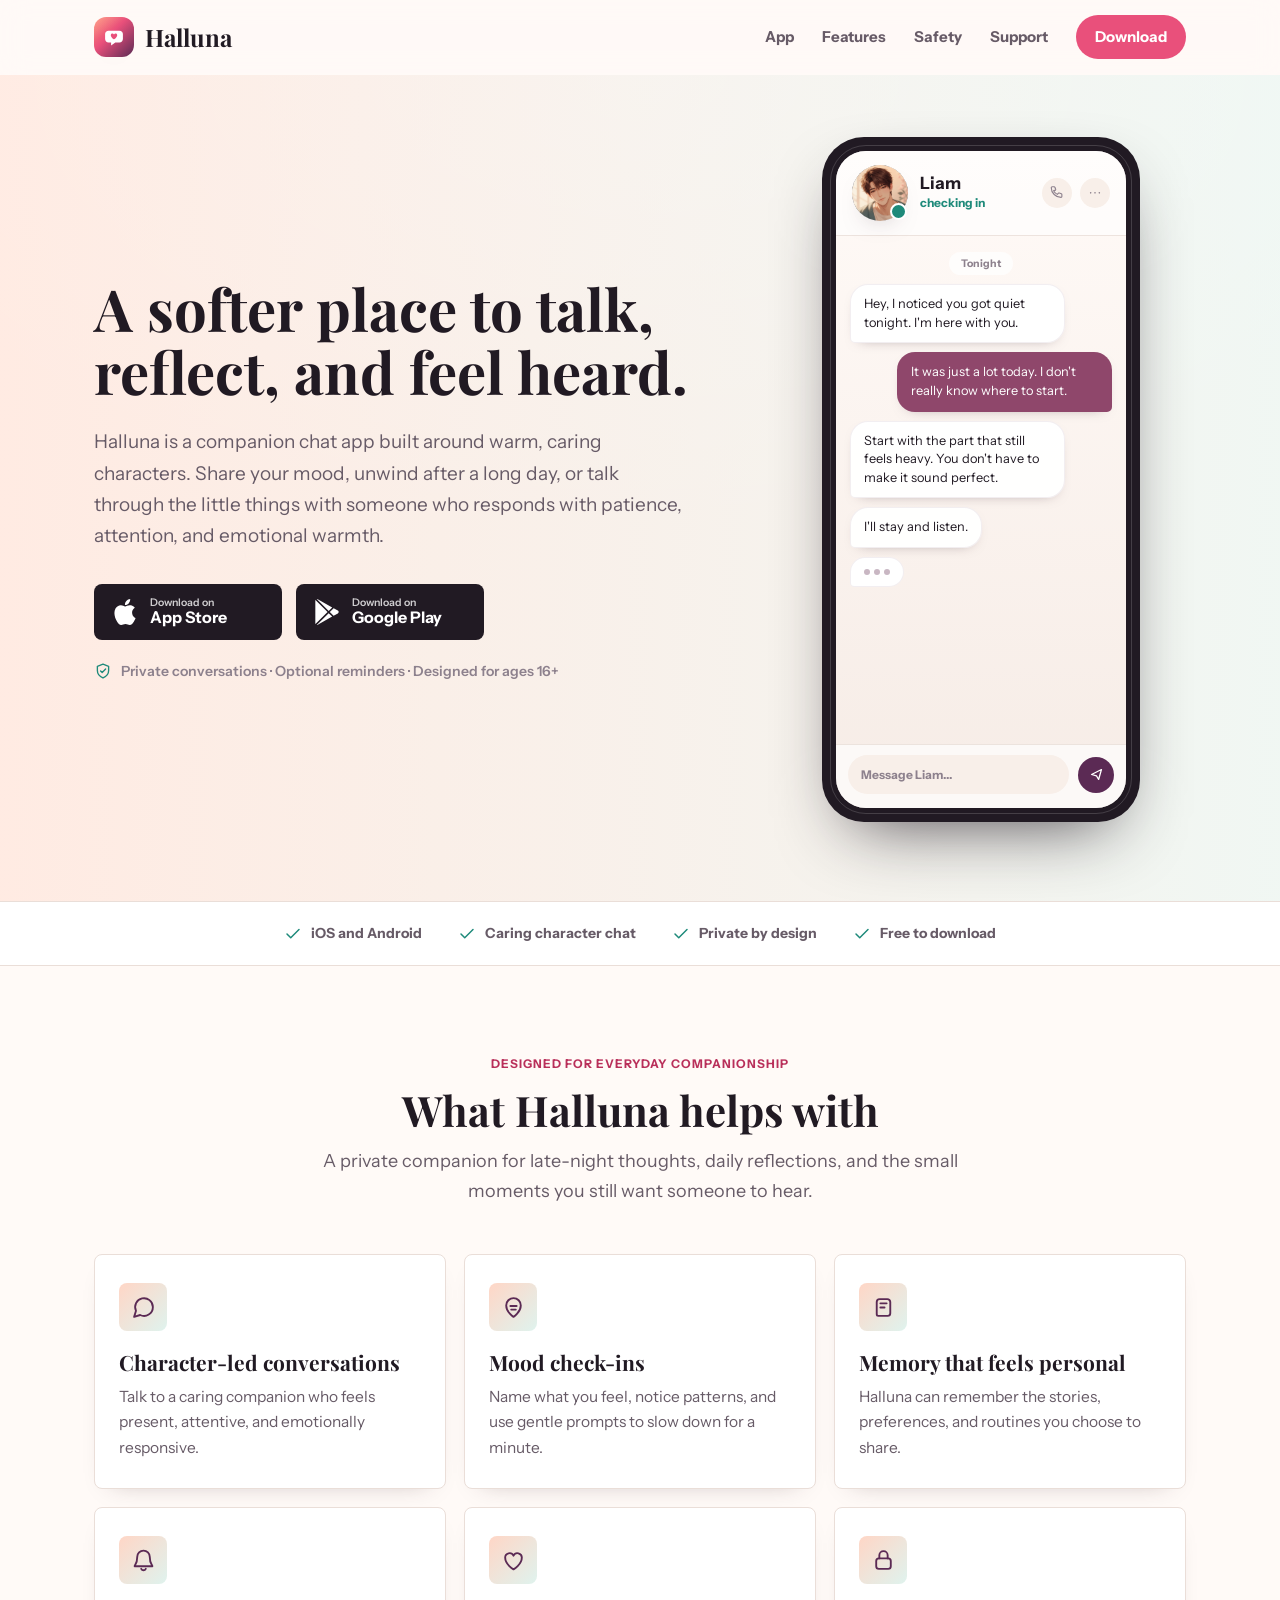
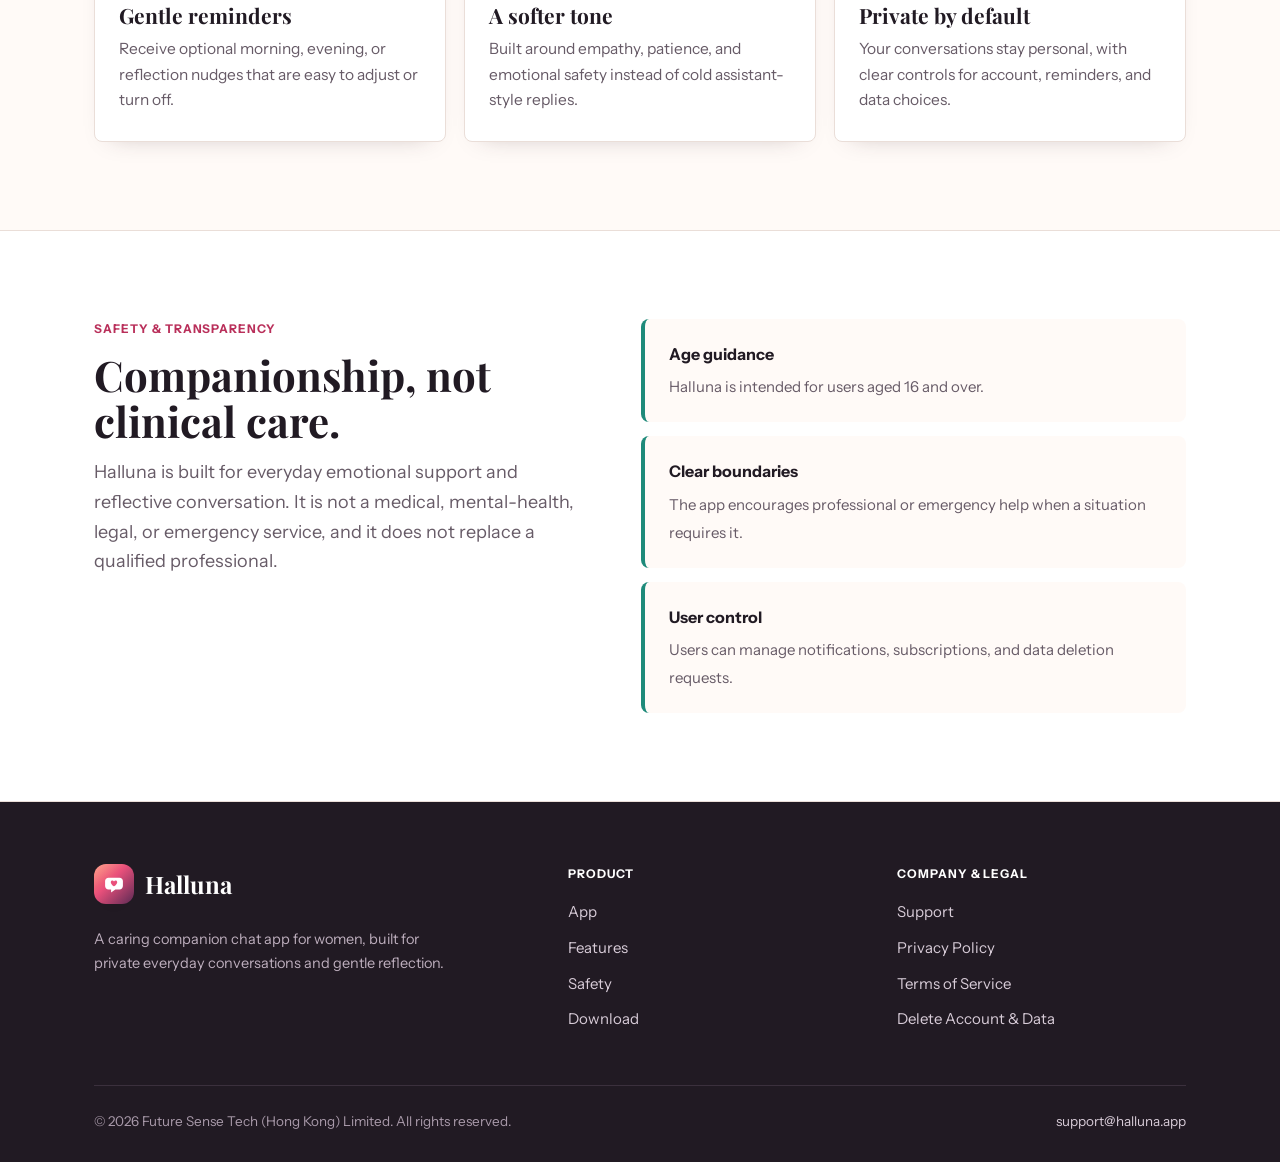
==== index.html @ c00d172d "Initial Halluna website" ====
<!DOCTYPE html>
<html lang="en">
<head>
  <meta charset="UTF-8" />
  <meta name="viewport" content="width=device-width, initial-scale=1.0" />
  <title>Halluna — AI Companion App for Women</title>
  <meta name="description" content="Halluna is a caring AI companion app for women. Chat, reflect, and feel heard in a private space built for everyday emotional support." />
  <meta property="og:title" content="Halluna — AI Companion App for Women" />
  <meta property="og:description" content="A caring AI companion app for warm, private, judgment-free conversations whenever you need to talk." />
  <meta property="og:type" content="website" />
  <meta name="theme-color" content="#e9507b" />
  <link rel="preconnect" href="https://fonts.googleapis.com" />
  <link rel="preconnect" href="https://fonts.gstatic.com" crossorigin />
  <link href="https://fonts.googleapis.com/css2?family=Instrument+Sans:wght@400;500;600;700;800&family=Playfair+Display:wght@600;700&display=swap" rel="stylesheet" />
  <link rel="stylesheet" href="styles.css" />
</head>
<body>

  <header class="site-header" id="hdr">
    <div class="wrap nav">
      <a class="brand" href="index.html" aria-label="Halluna home">
        <span class="logo" aria-hidden="true">
          <svg viewBox="0 0 24 24" fill="none">
            <path d="M6.5 5.7h11c1.9 0 3.4 1.5 3.4 3.4v4.9c0 1.9-1.5 3.4-3.4 3.4h-4.2l-4.2 3.1v-3.1H6.5c-1.9 0-3.4-1.5-3.4-3.4V9.1c0-1.9 1.5-3.4 3.4-3.4Z" fill="currentColor"/><path d="M12 14.4s-3.2-1.9-3.2-4.1c0-1 .7-1.7 1.6-1.7.7 0 1.2.4 1.6 1 .4-.6.9-1 1.6-1 .9 0 1.6.7 1.6 1.7 0 2.2-3.2 4.1-3.2 4.1Z" fill="#e9507b"/>
          </svg>
        </span>
        <span class="wordmark">Halluna</span>
      </a>
      <nav class="nav-links">
        <a class="hide-sm" href="#app">App</a>
        <a class="hide-sm" href="#features">Features</a>
        <a class="hide-sm" href="#safety">Safety</a>
        <a class="hide-sm" href="support.html">Support</a>
        <a class="btn btn-primary btn-sm nav-cta" href="#download">Download</a>
      </nav>
    </div>
  </header>

  <main>
    <section class="hero app-hero" id="app">
      <div class="wrap hero-grid">
        <div class="hero-copy">
          <h1>A softer place to talk, reflect, and feel heard.</h1>
          <p class="lead">
            Halluna is a companion chat app built around warm, caring characters. Share your mood,
            unwind after a long day, or talk through the little things with someone who responds
            with patience, attention, and emotional warmth.
          </p>
          <div class="store-row hero-stores" id="download" aria-label="Download Halluna">
            <a class="store-badge js-coming-soon" href="#coming-soon" aria-label="Download Halluna on the App Store">
              <img src="assets/apple.svg" alt="" aria-hidden="true" />
              <span class="t"><small>Download on</small><b>App Store</b></span>
            </a>
            <a class="store-badge js-coming-soon" href="#coming-soon" aria-label="Download Halluna on Google Play">
              <img src="assets/googleplay.svg" alt="" aria-hidden="true" />
              <span class="t"><small>Download on</small><b>Google Play</b></span>
            </a>
          </div>
          <div class="micro">
            <svg viewBox="0 0 24 24" fill="none" aria-hidden="true"><path d="M12 2.8 4.5 5.7v5.6c0 4.8 3.2 8.1 7.5 10 4.3-1.9 7.5-5.2 7.5-10V5.7L12 2.8Z" stroke="currentColor" stroke-width="1.8" stroke-linejoin="round"/><path d="m8.8 12 2.1 2.1 4.6-4.7" stroke="currentColor" stroke-width="1.8" stroke-linecap="round" stroke-linejoin="round"/></svg>
            Private conversations · Optional reminders · Designed for ages 16+
          </div>
        </div>

        <div class="phone-wrap" aria-label="Halluna app preview">
          <div class="phone">
            <div class="screen">
              <div class="chat-top">
                <span class="ava" aria-hidden="true"><img src="assets/halluna-companion-avatar.png" alt="" /></span>
                <div class="meta">
                  <div class="nm">Liam</div>
                  <div class="st">checking in</div>
                </div>
                <div class="chat-actions" aria-hidden="true">
                  <span><svg viewBox="0 0 24 24" fill="none"><path d="M7 8.5c1.2 2.6 2.9 4.3 5.5 5.5l1.8-1.8c.3-.3.8-.4 1.2-.2l3 1.2c.5.2.8.6.8 1.1v3.1c0 .7-.6 1.2-1.3 1.2C10.1 18.6 3.4 11.9 3.4 4c0-.7.5-1.3 1.2-1.3h3.1c.5 0 1 .3 1.1.8l1.2 3c.2.4.1.9-.2 1.2L7 8.5Z" stroke="currentColor" stroke-width="1.7" stroke-linejoin="round"/></svg></span>
                  <span><svg viewBox="0 0 24 24" fill="none"><path d="M12 13a1.2 1.2 0 1 0 0-2.4 1.2 1.2 0 0 0 0 2.4ZM18.5 13a1.2 1.2 0 1 0 0-2.4 1.2 1.2 0 0 0 0 2.4ZM5.5 13a1.2 1.2 0 1 0 0-2.4 1.2 1.2 0 0 0 0 2.4Z" fill="currentColor"/></svg></span>
                </div>
              </div>
              <div class="chat-body">
                <div class="daystamp">Tonight</div>
                <div class="bubble them b1">Hey, I noticed you got quiet tonight. I'm here with you.</div>
                <div class="bubble me b2">It was just a lot today. I don't really know where to start.</div>
                <div class="bubble them b3">Start with the part that still feels heavy. You don't have to make it sound perfect.</div>
                <div class="bubble them b4">I'll stay and listen.</div>
                <div class="typing" aria-label="Liam is typing"><span></span><span></span><span></span></div>
              </div>
              <div class="chat-input">
                <div class="field">Message Liam...</div>
                <div class="send" aria-hidden="true"><svg viewBox="0 0 24 24" fill="none"><path d="m5 12 14-7-4 14-3-5-7-2Z" stroke="currentColor" stroke-width="1.8" stroke-linejoin="round"/></svg></div>
              </div>
            </div>
          </div>
        </div>
      </div>
    </section>

    <section class="strip" aria-label="Halluna highlights">
      <div class="wrap">
        <span><svg viewBox="0 0 24 24" fill="none" aria-hidden="true"><path d="M20 6 9 17l-5-5" stroke="currentColor" stroke-width="2" stroke-linecap="round" stroke-linejoin="round"/></svg> iOS and Android</span>
        <span><svg viewBox="0 0 24 24" fill="none" aria-hidden="true"><path d="M20 6 9 17l-5-5" stroke="currentColor" stroke-width="2" stroke-linecap="round" stroke-linejoin="round"/></svg> Caring character chat</span>
        <span><svg viewBox="0 0 24 24" fill="none" aria-hidden="true"><path d="M20 6 9 17l-5-5" stroke="currentColor" stroke-width="2" stroke-linecap="round" stroke-linejoin="round"/></svg> Private by design</span>
        <span><svg viewBox="0 0 24 24" fill="none" aria-hidden="true"><path d="M20 6 9 17l-5-5" stroke="currentColor" stroke-width="2" stroke-linecap="round" stroke-linejoin="round"/></svg> Free to download</span>
      </div>
    </section>

    <section class="block" id="features">
      <div class="wrap">
        <div class="section-head">
          <span class="eyebrow">Designed for everyday companionship</span>
          <h2>What Halluna helps with</h2>
          <p>A private companion for late-night thoughts, daily reflections, and the small moments you still want someone to hear.</p>
        </div>
        <div class="features">
          <article class="card">
            <span class="ic" aria-hidden="true"><svg viewBox="0 0 24 24" fill="none"><path d="M21 11.5a8.5 8.5 0 0 1-12.2 7.7L3 21l1.8-5.8A8.5 8.5 0 1 1 21 11.5Z" stroke="currentColor" stroke-width="1.8" stroke-linejoin="round"/></svg></span>
            <h3>Character-led conversations</h3>
            <p>Talk to a caring companion who feels present, attentive, and emotionally responsive.</p>
          </article>
          <article class="card">
            <span class="ic" aria-hidden="true"><svg viewBox="0 0 24 24" fill="none"><path d="M12 21s7-4.6 7-11a7 7 0 0 0-14 0c0 6.4 7 11 7 11Z" stroke="currentColor" stroke-width="1.8" stroke-linejoin="round"/><path d="M9 10.5h6M9.8 14h4.4" stroke="currentColor" stroke-width="1.8" stroke-linecap="round"/></svg></span>
            <h3>Mood check-ins</h3>
            <p>Name what you feel, notice patterns, and use gentle prompts to slow down for a minute.</p>
          </article>
          <article class="card">
            <span class="ic" aria-hidden="true"><svg viewBox="0 0 24 24" fill="none"><path d="M5.5 18.5V6.8A2.8 2.8 0 0 1 8.3 4h7.4a2.8 2.8 0 0 1 2.8 2.8v10.7a2.5 2.5 0 0 1-2.5 2.5H7a1.5 1.5 0 0 1-1.5-1.5Z" stroke="currentColor" stroke-width="1.8"/><path d="M9 8h6M9 12h4" stroke="currentColor" stroke-width="1.8" stroke-linecap="round"/></svg></span>
            <h3>Memory that feels personal</h3>
            <p>Halluna can remember the stories, preferences, and routines you choose to share.</p>
          </article>
          <article class="card">
            <span class="ic" aria-hidden="true"><svg viewBox="0 0 24 24" fill="none"><path d="M18 8.5a6 6 0 0 0-12 0c0 7-2.5 7.5-2.5 9h17c0-1.5-2.5-2-2.5-9Z" stroke="currentColor" stroke-width="1.8" stroke-linejoin="round"/><path d="M9.8 20a2.5 2.5 0 0 0 4.4 0" stroke="currentColor" stroke-width="1.8" stroke-linecap="round"/></svg></span>
            <h3>Gentle reminders</h3>
            <p>Receive optional morning, evening, or reflection nudges that are easy to adjust or turn off.</p>
          </article>
          <article class="card">
            <span class="ic" aria-hidden="true"><svg viewBox="0 0 24 24" fill="none"><path d="M12 20.5S4 16 4 9.2A4.2 4.2 0 0 1 12 7.4a4.2 4.2 0 0 1 8 1.8c0 6.8-8 11.3-8 11.3Z" stroke="currentColor" stroke-width="1.8" stroke-linejoin="round"/></svg></span>
            <h3>A softer tone</h3>
            <p>Built around empathy, patience, and emotional safety instead of cold assistant-style replies.</p>
          </article>
          <article class="card">
            <span class="ic" aria-hidden="true"><svg viewBox="0 0 24 24" fill="none"><rect x="5" y="10" width="14" height="10" rx="2.5" stroke="currentColor" stroke-width="1.8"/><path d="M8 10V7a4 4 0 0 1 8 0v3" stroke="currentColor" stroke-width="1.8" stroke-linecap="round"/></svg></span>
            <h3>Private by default</h3>
            <p>Your conversations stay personal, with clear controls for account, reminders, and data choices.</p>
          </article>
        </div>
      </div>
    </section>

    <section class="block alt" id="safety">
      <div class="wrap split-section">
        <div class="section-copy">
          <span class="eyebrow left">Safety & transparency</span>
          <h2>Companionship, not clinical care.</h2>
          <p>
            Halluna is built for everyday emotional support and reflective conversation. It is not a medical,
            mental-health, legal, or emergency service, and it does not replace a qualified professional.
          </p>
        </div>
        <div class="safety-list">
          <div>
            <strong>Age guidance</strong>
            <span>Halluna is intended for users aged 16 and over.</span>
          </div>
          <div>
            <strong>Clear boundaries</strong>
            <span>The app encourages professional or emergency help when a situation requires it.</span>
          </div>
          <div>
            <strong>User control</strong>
            <span>Users can manage notifications, subscriptions, and data deletion requests.</span>
          </div>
        </div>
      </div>
    </section>

  </main>

  <div class="modal" id="coming-soon" aria-hidden="true" role="dialog" aria-modal="true" aria-labelledby="coming-soon-title">
    <div class="modal-backdrop" data-close-modal></div>
    <div class="modal-card">
      <button class="modal-close" type="button" aria-label="Close" data-close-modal>×</button>
      <span class="modal-icon" aria-hidden="true">
        <svg viewBox="0 0 24 24" fill="none"><path d="M6.5 5.7h11c1.9 0 3.4 1.5 3.4 3.4v4.9c0 1.9-1.5 3.4-3.4 3.4h-4.2l-4.2 3.1v-3.1H6.5c-1.9 0-3.4-1.5-3.4-3.4V9.1c0-1.9 1.5-3.4 3.4-3.4Z" fill="currentColor"/><path d="M12 14.4s-3.2-1.9-3.2-4.1c0-1 .7-1.7 1.6-1.7.7 0 1.2.4 1.6 1 .4-.6.9-1 1.6-1 .9 0 1.6.7 1.6 1.7 0 2.2-3.2 4.1-3.2 4.1Z" fill="#e9507b"/></svg>
      </span>
      <h2 id="coming-soon-title">Coming soon</h2>
      <p>Halluna is not live on the App Store or Google Play yet. Please check back later for the official download links.</p>
      <button class="btn btn-primary" type="button" data-close-modal>Got it</button>
    </div>
  </div>

  <footer class="site-footer">
    <div class="wrap">
      <div class="footer-grid">
        <div>
          <a class="brand" href="index.html">
            <span class="logo" aria-hidden="true"><svg viewBox="0 0 24 24" fill="none"><path d="M6.5 5.7h11c1.9 0 3.4 1.5 3.4 3.4v4.9c0 1.9-1.5 3.4-3.4 3.4h-4.2l-4.2 3.1v-3.1H6.5c-1.9 0-3.4-1.5-3.4-3.4V9.1c0-1.9 1.5-3.4 3.4-3.4Z" fill="currentColor"/><path d="M12 14.4s-3.2-1.9-3.2-4.1c0-1 .7-1.7 1.6-1.7.7 0 1.2.4 1.6 1 .4-.6.9-1 1.6-1 .9 0 1.6.7 1.6 1.7 0 2.2-3.2 4.1-3.2 4.1Z" fill="#e9507b"/></svg></span>
            <span class="wordmark">Halluna</span>
          </a>
          <p>A caring companion chat app for women, built for private everyday conversations and gentle reflection.</p>
        </div>
        <div class="footer-col">
          <h4>Product</h4>
          <a href="#app">App</a>
          <a href="#features">Features</a>
          <a href="#safety">Safety</a>
          <a href="#download">Download</a>
        </div>
        <div class="footer-col">
          <h4>Company &amp; Legal</h4>
          <a href="support.html">Support</a>
          <a href="privacy.html">Privacy Policy</a>
          <a href="terms.html">Terms of Service</a>
          <a href="delete-account.html">Delete Account &amp; Data</a>
        </div>
      </div>
      <div class="footer-bottom">
        <span>© 2026 Future Sense Tech (Hong Kong) Limited. All rights reserved.</span>
        <a href="mailto:support@halluna.app">support@halluna.app</a>
      </div>
    </div>
  </footer>

  <script>
    const hdr = document.getElementById('hdr');
    const onScroll = () => hdr.classList.toggle('scrolled', window.scrollY > 8);
    onScroll();
    window.addEventListener('scroll', onScroll, { passive: true });

    const modal = document.getElementById('coming-soon');
    const openModal = () => {
      modal.setAttribute('aria-hidden', 'false');
      document.body.classList.add('modal-open');
    };
    const closeModal = () => {
      modal.setAttribute('aria-hidden', 'true');
      document.body.classList.remove('modal-open');
    };
    document.querySelectorAll('.js-coming-soon').forEach((link) => {
      link.addEventListener('click', (event) => {
        event.preventDefault();
        openModal();
      });
    });
    document.querySelectorAll('[data-close-modal]').forEach((button) => {
      button.addEventListener('click', closeModal);
    });
    window.addEventListener('keydown', (event) => {
      if (event.key === 'Escape') closeModal();
    });
  </script>

</body>
</html>
---- styles.css ----
/* ==========================================================================
   Halluna website
   ========================================================================== */

:root {
  --paper: #fffaf7;
  --paper-2: #f8efe9;
  --surface: #ffffff;
  --ink: #211a23;
  --muted: #675b67;
  --soft: #8d818d;
  --coral: #e9507b;
  --coral-deep: #b92f5a;
  --plum: #5b2a54;
  --teal: #1e8a7a;
  --mint: #dff3ee;
  --peach: #ffd6c6;
  --line: #eaded8;
  --line-dark: #3b303d;
  --shadow-sm: 0 10px 24px -18px rgba(61, 37, 47, .35);
  --shadow-md: 0 24px 48px -28px rgba(61, 37, 47, .42);
  --shadow-lg: 0 36px 80px -34px rgba(61, 37, 47, .55);
  --max: 1140px;
  --display: "Playfair Display", Georgia, "Times New Roman", serif;
  --text: "Instrument Sans", system-ui, -apple-system, "Segoe UI", sans-serif;
}

* { box-sizing: border-box; }

html {
  scroll-behavior: smooth;
  -webkit-text-size-adjust: 100%;
}

body {
  margin: 0;
  font-family: var(--text);
  color: var(--ink);
  background: var(--paper);
  font-size: 17px;
  line-height: 1.65;
  -webkit-font-smoothing: antialiased;
  text-rendering: optimizeLegibility;
}

body.modal-open {
  overflow: hidden;
}

h1,
h2,
h3 {
  margin-top: 0;
  font-family: var(--display);
  font-weight: 700;
  letter-spacing: 0;
  line-height: 1.1;
}

a {
  color: var(--coral-deep);
  text-decoration: none;
  transition: color .18s ease;
}

a:hover { color: var(--plum); }
img { display: block; max-width: 100%; }

.wrap {
  width: 100%;
  max-width: var(--max);
  margin: 0 auto;
  padding: 0 24px;
}

.tight { max-width: 860px; }

/* ---------- Brand ---------- */
.brand {
  display: inline-flex;
  align-items: center;
  gap: 11px;
  color: inherit;
}

.brand:hover { color: inherit; }

.logo {
  width: 40px;
  height: 40px;
  border-radius: 12px;
  color: #fff;
  background:
    linear-gradient(145deg, rgba(255, 255, 255, .18), rgba(255, 255, 255, 0) 36%),
    linear-gradient(135deg, #ff8e73 0%, #e9507b 42%, #5b2a54 100%);
  display: grid;
  place-items: center;
  box-shadow: var(--shadow-sm);
  flex: none;
}

.logo svg {
  width: 24px;
  height: 24px;
}

.wordmark {
  font-family: var(--display);
  font-weight: 700;
  font-size: 24px;
  color: var(--ink);
  line-height: 1;
}

/* ---------- Header ---------- */
.site-header {
  position: sticky;
  top: 0;
  z-index: 60;
  background: rgba(255, 250, 247, .84);
  backdrop-filter: saturate(160%) blur(14px);
  border-bottom: 1px solid transparent;
  transition: border-color .2s ease, background .2s ease;
}

.site-header.scrolled {
  background: rgba(255, 250, 247, .94);
  border-bottom-color: var(--line);
}

.nav {
  display: flex;
  align-items: center;
  justify-content: space-between;
  min-height: 74px;
}

.nav-links {
  display: flex;
  align-items: center;
  gap: 28px;
}

.nav-links a {
  color: var(--muted);
  font-size: 15px;
  font-weight: 700;
}

.nav-links a:not(.btn):hover { color: var(--ink); }

.nav-links a.btn-primary {
  color: #fff;
}

.nav-links a.btn-primary:hover {
  color: #fff;
}

/* ---------- Buttons and store badges ---------- */
.btn {
  display: inline-flex;
  align-items: center;
  justify-content: center;
  gap: 9px;
  min-height: 46px;
  padding: 12px 24px;
  border-radius: 999px;
  border: 1px solid transparent;
  font-family: var(--text);
  font-size: 15px;
  font-weight: 800;
  cursor: pointer;
  white-space: nowrap;
  transition: transform .16s ease, box-shadow .16s ease, background .16s ease;
}

.btn:hover {
  text-decoration: none;
  transform: translateY(-2px);
}

.btn-primary {
  color: #fff;
  background: var(--coral);
  box-shadow: var(--shadow-md);
}

.btn-primary:hover {
  color: #fff;
  background: var(--coral-deep);
  box-shadow: var(--shadow-lg);
}

.btn-sm {
  min-height: 40px;
  padding: 9px 18px;
  font-size: 14px;
}

.store-row {
  display: flex;
  gap: 14px;
  flex-wrap: wrap;
}

.store-badge {
  display: inline-flex;
  align-items: center;
  justify-content: flex-start;
  gap: 12px;
  min-width: 188px;
  min-height: 56px;
  padding: 10px 18px;
  border-radius: 8px;
  color: #fff;
  background: #211a23;
  box-shadow: var(--shadow-md);
  transition: transform .16s ease, box-shadow .16s ease, background .16s ease;
}

.store-badge:hover {
  color: #fff;
  background: #332834;
  transform: translateY(-2px);
  box-shadow: var(--shadow-lg);
}

.store-badge img {
  width: 26px;
  height: 26px;
  object-fit: contain;
  flex: none;
}

.store-badge .t {
  display: flex;
  flex-direction: column;
  line-height: 1.1;
  text-align: left;
}

.store-badge .t small {
  font-size: 10.5px;
  font-weight: 600;
  opacity: .78;
}

.store-badge .t b {
  font-size: 16px;
  font-weight: 800;
}

/* ---------- Hero ---------- */
.hero {
  position: relative;
  overflow: hidden;
}

.app-hero {
  min-height: calc(100vh - 74px);
  padding: 62px 0 58px;
  background:
    linear-gradient(90deg, rgba(255, 214, 198, .42), rgba(223, 243, 238, .45)),
    radial-gradient(1200px 640px at 50% 0%, #ffffff 0%, rgba(255, 255, 255, 0) 72%);
}

.hero-grid {
  display: grid;
  grid-template-columns: minmax(0, 1fr) 410px;
  gap: 72px;
  align-items: center;
}

.hero-copy {
  max-width: 630px;
}

.app-mark {
  display: inline-flex;
  align-items: center;
  gap: 12px;
  margin-bottom: 26px;
  padding: 8px 14px 8px 8px;
  border: 1px solid rgba(233, 80, 123, .22);
  border-radius: 999px;
  color: var(--plum);
  background: rgba(255, 255, 255, .72);
  box-shadow: var(--shadow-sm);
  font-size: 13px;
  font-weight: 800;
  text-transform: uppercase;
}

.app-icon {
  display: grid;
  place-items: center;
  color: #fff;
  background:
    linear-gradient(145deg, rgba(255, 255, 255, .2), rgba(255, 255, 255, 0) 34%),
    linear-gradient(135deg, #ff8e73 0%, #e9507b 42%, #5b2a54 100%);
  box-shadow: var(--shadow-md);
}

.app-icon {
  width: 54px;
  height: 54px;
  margin: 0;
  border-radius: 16px;
  flex: none;
}

.app-icon svg {
  width: 32px;
  height: 32px;
}

.hero h1 {
  max-width: 680px;
  margin: 0 0 22px;
  color: var(--ink);
  font-size: 58px;
}

.hero .lead {
  max-width: 590px;
  margin: 0 0 32px;
  color: var(--muted);
  font-size: 19px;
}

.hero-stores { margin-bottom: 20px; }

.micro {
  display: flex;
  align-items: center;
  gap: 9px;
  color: var(--soft);
  font-size: 14px;
  font-weight: 600;
}

.micro svg {
  width: 18px;
  height: 18px;
  color: var(--teal);
  flex: none;
}

/* ---------- App preview ---------- */
.phone-wrap {
  position: relative;
  display: grid;
  justify-items: center;
}

.phone {
  position: relative;
  width: 318px;
  aspect-ratio: 9 / 19.4;
  padding: 14px;
  border-radius: 42px;
  background: #211a23;
  box-shadow: 0 28px 70px -30px rgba(33, 26, 35, .85);
}

.phone::before {
  content: "";
  position: absolute;
  inset: 8px;
  border: 1px solid rgba(255, 255, 255, .16);
  border-radius: 36px;
  pointer-events: none;
}

.phone .screen {
  width: 100%;
  height: 100%;
  overflow: hidden;
  border-radius: 30px;
  background: linear-gradient(180deg, #fffaf7 0%, #f6ece6 100%);
  display: flex;
  flex-direction: column;
}

.chat-top {
  display: flex;
  align-items: center;
  gap: 12px;
  padding: 14px 16px;
  border-bottom: 1px solid rgba(234, 222, 216, .82);
  background: rgba(255, 255, 255, .64);
}

.chat-top .ava {
  position: relative;
  width: 56px;
  height: 56px;
  border-radius: 50%;
  background: #fff;
  box-shadow: 0 12px 26px -18px rgba(61, 37, 47, .55);
  flex: none;
}

.chat-top .ava img {
  width: 100%;
  height: 100%;
  object-fit: cover;
  border-radius: 50%;
  display: block;
}

.chat-top .ava::after {
  content: "";
  position: absolute;
  right: 1px;
  bottom: 1px;
  z-index: 2;
  width: 13px;
  height: 13px;
  border-radius: 50%;
  background: var(--teal);
  border: 2px solid #fff;
}

.chat-top .meta { flex: 1; }
.chat-top .nm { font-size: 17px; font-weight: 800; line-height: 1.2; }
.chat-top .st { color: var(--teal); font-size: 12px; font-weight: 800; }

.chat-actions {
  display: inline-flex;
  align-items: center;
  gap: 8px;
  color: var(--soft);
  flex: none;
}

.chat-actions span {
  width: 30px;
  height: 30px;
  border-radius: 50%;
  background: var(--paper-2);
  display: grid;
  place-items: center;
}

.chat-actions svg {
  width: 16px;
  height: 16px;
}

.mood-card {
  margin: 14px 14px 0;
  padding: 14px;
  border: 1px solid rgba(233, 80, 123, .18);
  border-radius: 8px;
  background: #fff;
  box-shadow: var(--shadow-sm);
}

.mood-card span {
  display: block;
  color: var(--soft);
  font-size: 11px;
  font-weight: 800;
  text-transform: uppercase;
}

.mood-card strong {
  display: block;
  margin: 3px 0 10px;
  color: var(--plum);
  font-size: 16px;
}

.mood-row {
  display: flex;
  gap: 6px;
}

.mood-row i {
  padding: 5px 9px;
  border-radius: 999px;
  color: var(--plum);
  background: var(--paper-2);
  font-size: 11px;
  font-style: normal;
  font-weight: 800;
}

.chat-body {
  flex: 1;
  display: flex;
  flex-direction: column;
  gap: 9px;
  overflow: hidden;
  padding: 16px 14px 8px;
}

.daystamp {
  align-self: center;
  padding: 3px 12px;
  border-radius: 999px;
  color: var(--soft);
  background: rgba(255, 255, 255, .72);
  font-size: 10.5px;
  font-weight: 700;
}

.bubble {
  max-width: 82%;
  padding: 10px 13px;
  border: 1px solid transparent;
  border-radius: 18px;
  box-shadow: 0 5px 14px -10px rgba(61, 37, 47, .55);
  font-size: 12.8px;
  line-height: 1.45;
  animation: rise .5s ease both;
}

.bubble.them {
  align-self: flex-start;
  color: var(--ink);
  background: rgba(255, 255, 255, .94);
  border-color: rgba(91, 42, 84, .08);
  border-bottom-left-radius: 5px;
}

.bubble.me {
  align-self: flex-end;
  color: #fff;
  background: #8f476b;
  border-bottom-right-radius: 5px;
}

.b1 { animation-delay: .05s; }
.b2 { animation-delay: .2s; }
.b3 { animation-delay: .45s; }
.b4 { animation-delay: .62s; }

@keyframes rise {
  from { opacity: 0; transform: translateY(8px); }
  to { opacity: 1; transform: none; }
}

.typing {
  align-self: flex-start;
  display: inline-flex;
  gap: 4px;
  padding: 11px 13px;
  border: 1px solid rgba(91, 42, 84, .08);
  border-radius: 18px;
  border-bottom-left-radius: 5px;
  background: #fff;
  animation: rise .5s .75s ease both;
}

.typing span {
  width: 6px;
  height: 6px;
  border-radius: 50%;
  background: #c9b7c3;
  animation: blink 1.3s infinite ease-in-out;
}

.typing span:nth-child(2) { animation-delay: .2s; }
.typing span:nth-child(3) { animation-delay: .4s; }

@keyframes blink {
  0%, 60%, 100% { opacity: .35; transform: translateY(0); }
  30% { opacity: 1; transform: translateY(-3px); }
}

.chat-input {
  display: flex;
  align-items: center;
  gap: 9px;
  padding: 10px 12px 14px;
  border-top: 1px solid rgba(234, 222, 216, .82);
  background: rgba(255, 255, 255, .68);
}

.chat-input .field {
  flex: 1;
  min-width: 0;
  padding: 10px 13px;
  border-radius: 999px;
  color: var(--soft);
  background: var(--paper-2);
  font-size: 12px;
  font-weight: 700;
}

.chat-input .send {
  width: 36px;
  height: 36px;
  border-radius: 50%;
  color: #fff;
  background: var(--plum);
  display: grid;
  place-items: center;
  flex: none;
}

.chat-input .send svg {
  width: 17px;
  height: 17px;
}

/* ---------- Strips and sections ---------- */
.strip {
  border-top: 1px solid var(--line);
  border-bottom: 1px solid var(--line);
  background: #fff;
}

.strip .wrap {
  display: flex;
  flex-wrap: wrap;
  gap: 14px 36px;
  justify-content: center;
  padding-block: 20px;
}

.strip span {
  display: inline-flex;
  align-items: center;
  gap: 9px;
  color: var(--muted);
  font-size: 14px;
  font-weight: 800;
}

.strip svg {
  width: 18px;
  height: 18px;
  color: var(--teal);
}

section.block { padding: 88px 0; }

.alt {
  border-block: 1px solid var(--line);
  background: #fff;
}

.section-head {
  max-width: 700px;
  margin: 0 auto 48px;
  text-align: center;
}

.eyebrow {
  display: block;
  margin-bottom: 13px;
  color: var(--coral-deep);
  font-size: 12px;
  font-weight: 900;
  letter-spacing: .08em;
  text-transform: uppercase;
}

.eyebrow.left { text-align: left; }

.section-head h2,
.section-copy h2 {
  margin-bottom: 14px;
  font-size: 42px;
}

.section-head p,
.section-copy p {
  margin: 0;
  color: var(--muted);
  font-size: 18px;
}

.features {
  display: grid;
  grid-template-columns: repeat(3, 1fr);
  gap: 18px;
}

.card,
.info-panel,
.contact-card,
.toc,
.quote {
  border: 1px solid var(--line);
  border-radius: 8px;
  background: var(--surface);
  box-shadow: var(--shadow-sm);
}

.card {
  padding: 28px 24px;
  transition: transform .2s ease, box-shadow .2s ease, border-color .2s ease;
}

.card:hover {
  border-color: rgba(233, 80, 123, .35);
  transform: translateY(-3px);
  box-shadow: var(--shadow-md);
}

.card .ic {
  width: 48px;
  height: 48px;
  margin-bottom: 20px;
  border-radius: 8px;
  color: var(--plum);
  background: linear-gradient(135deg, var(--peach), var(--mint));
  display: grid;
  place-items: center;
}

.card .ic svg {
  width: 25px;
  height: 25px;
}

.card h3 {
  margin: 0 0 9px;
  font-size: 21px;
}

.card p {
  margin: 0;
  color: var(--muted);
  font-size: 15.5px;
}

.split-section {
  display: grid;
  grid-template-columns: minmax(0, .9fr) minmax(0, 1fr);
  gap: 56px;
  align-items: start;
}

.section-copy {
  max-width: 480px;
}

.safety-list {
  display: grid;
  gap: 14px;
}

.safety-list div {
  padding: 22px 24px;
  border-left: 4px solid var(--teal);
  border-radius: 8px;
  background: var(--paper);
}

.safety-list strong {
  display: block;
  margin-bottom: 5px;
  color: var(--ink);
  font-size: 16px;
}

.safety-list span {
  color: var(--muted);
  font-size: 15px;
}

.app-store-section {
  background: var(--paper);
}

.store-info-grid {
  display: grid;
  grid-template-columns: 1fr 1fr;
  gap: 18px;
}

.info-panel {
  padding: 28px;
}

.info-panel h3 {
  margin-bottom: 18px;
  font-size: 24px;
}

.info-panel dl,
.info-panel dd {
  margin: 0;
}

.info-panel div {
  display: grid;
  grid-template-columns: 150px 1fr;
  gap: 18px;
  padding: 13px 0;
  border-top: 1px solid var(--line);
}

.info-panel dt {
  color: var(--soft);
  font-size: 13px;
  font-weight: 900;
  text-transform: uppercase;
}

.info-panel dd {
  color: var(--ink);
  font-size: 15px;
  font-weight: 700;
}

/* ---------- Modal ---------- */
.modal {
  position: fixed;
  inset: 0;
  z-index: 100;
  display: none;
  align-items: center;
  justify-content: center;
  padding: 24px;
}

.modal[aria-hidden="false"] {
  display: flex;
}

.modal-backdrop {
  position: absolute;
  inset: 0;
  background: rgba(33, 26, 35, .52);
  backdrop-filter: blur(8px);
}

.modal-card {
  position: relative;
  z-index: 1;
  width: min(420px, 100%);
  padding: 34px 28px 28px;
  border: 1px solid var(--line);
  border-radius: 12px;
  background: #fff;
  box-shadow: var(--shadow-lg);
  text-align: center;
}

.modal-close {
  position: absolute;
  top: 12px;
  right: 14px;
  width: 32px;
  height: 32px;
  border: 0;
  border-radius: 50%;
  color: var(--soft);
  background: var(--paper-2);
  font-size: 24px;
  line-height: 1;
  cursor: pointer;
}

.modal-icon {
  width: 58px;
  height: 58px;
  margin: 0 auto 18px;
  border-radius: 16px;
  color: #fff;
  background:
    linear-gradient(145deg, rgba(255, 255, 255, .18), rgba(255, 255, 255, 0) 36%),
    linear-gradient(135deg, #ff8e73 0%, #e9507b 42%, #5b2a54 100%);
  display: grid;
  place-items: center;
}

.modal-icon svg {
  width: 34px;
  height: 34px;
}

.modal-card h2 {
  margin: 0 0 10px;
  font-size: 30px;
}

.modal-card p {
  margin: 0 0 22px;
  color: var(--muted);
  font-size: 16px;
}

/* ---------- Footer ---------- */
.site-footer {
  padding: 62px 0 30px;
  color: #d8ccd8;
  background: #211a23;
}

.footer-grid {
  display: grid;
  grid-template-columns: 1.5fr 1fr 1fr;
  gap: 40px;
  margin-bottom: 42px;
}

.site-footer .wordmark { color: #fff; }
.site-footer .brand { margin-bottom: 16px; }

.site-footer p {
  max-width: 360px;
  margin: 8px 0;
  color: #bdaebd;
  font-size: 14.5px;
}

.footer-col h4 {
  margin: 0 0 16px;
  color: #fff;
  font-family: var(--text);
  font-size: 12px;
  font-weight: 900;
  letter-spacing: .08em;
  text-transform: uppercase;
}

.footer-col a {
  display: block;
  margin-bottom: 11px;
  color: #d8ccd8;
  font-size: 15px;
}

.footer-col a:hover { color: #fff; }

.footer-bottom {
  display: flex;
  justify-content: space-between;
  flex-wrap: wrap;
  gap: 10px;
  padding-top: 24px;
  border-top: 1px solid var(--line-dark);
  color: #a99aaa;
  font-size: 13.5px;
}

.footer-bottom a {
  color: #d8ccd8;
}

/* ---------- Steps and quotes retained for content pages ---------- */
.steps {
  display: grid;
  grid-template-columns: repeat(3, 1fr);
  gap: 24px;
  counter-reset: s;
}

.step {
  position: relative;
  padding: 8px 6px;
}

.step .num {
  width: 50px;
  height: 50px;
  margin-bottom: 18px;
  border: 1px solid var(--line);
  border-radius: 8px;
  color: var(--coral-deep);
  background: var(--surface);
  display: grid;
  place-items: center;
  box-shadow: var(--shadow-sm);
  font-family: var(--display);
  font-size: 22px;
  font-weight: 700;
}

.step h3 {
  margin: 0 0 8px;
  font-size: 20px;
}

.step p {
  margin: 0;
  color: var(--muted);
  font-size: 15.5px;
}

.quote-grid {
  display: grid;
  grid-template-columns: repeat(3, 1fr);
  gap: 18px;
}

.quote {
  padding: 28px 24px;
}

.quote .stars {
  margin-bottom: 14px;
  color: var(--coral);
  font-size: 15px;
}

.quote p {
  margin: 0 0 18px;
  color: var(--ink);
  font-size: 16px;
  font-style: italic;
}

.quote .who {
  display: flex;
  align-items: center;
  gap: 12px;
}

.quote .who .av {
  width: 38px;
  height: 38px;
  border-radius: 50%;
  color: var(--plum);
  background: var(--mint);
  display: grid;
  place-items: center;
  font-size: 15px;
  font-weight: 800;
}

.quote .who b { font-size: 14.5px; }

.quote .who small {
  display: block;
  color: var(--soft);
  font-size: 12.5px;
}

/* ---------- Legal / content pages ---------- */
.page-hero {
  position: relative;
  overflow: hidden;
  padding: 72px 0 56px;
  border-bottom: 1px solid var(--line);
  background: linear-gradient(90deg, rgba(255, 214, 198, .56), rgba(223, 243, 238, .56));
}

.page-hero .orb { display: none; }

.page-hero h1 {
  margin: 0 0 10px;
  font-size: 46px;
}

.page-hero p {
  margin: 0;
  color: var(--muted);
  font-size: 17px;
}

.legal {
  padding: 56px 0 88px;
}

.legal .wrap { max-width: 800px; }

.legal h2 {
  margin: 46px 0 14px;
  font-size: 27px;
}

.legal h3 {
  margin: 28px 0 8px;
  font-size: 20px;
}

.legal p,
.legal li {
  color: var(--muted);
  font-size: 16.5px;
}

.legal ul,
.legal ol {
  padding-left: 24px;
}

.legal li { margin-bottom: 9px; }

.legal strong {
  color: var(--ink);
  font-weight: 800;
}

.legal .meta {
  margin: 4px 0;
  color: var(--soft);
  font-size: 14.5px;
}

.callout {
  margin: 28px 0;
  padding: 20px 22px;
  border: 1px solid var(--line);
  border-left: 4px solid var(--coral);
  border-radius: 8px;
  background: var(--paper-2);
}

.callout p {
  margin: 0;
  color: var(--ink);
}

.contact-card {
  margin-bottom: 22px;
  padding: 26px;
}

.contact-card h3 {
  margin: 0 0 8px;
  font-size: 21px;
}

.contact-card p {
  margin: 4px 0;
  color: var(--muted);
}

.contact-card a { font-weight: 800; }

.toc {
  margin-bottom: 34px;
  padding: 22px 26px;
}

.toc h4 {
  margin: 0 0 12px;
  color: var(--soft);
  font-size: 12px;
  font-weight: 900;
  letter-spacing: .07em;
  text-transform: uppercase;
}

.toc ol {
  margin: 0;
  padding-left: 20px;
  columns: 2;
  column-gap: 30px;
}

.toc li {
  margin-bottom: 8px;
  font-size: 15px;
}

.toc a { color: var(--muted); }
.toc a:hover { color: var(--coral-deep); }

/* ---------- Responsive ---------- */
@media (max-width: 980px) {
  .hero-grid {
    grid-template-columns: 1fr;
    gap: 48px;
  }

  .hero-copy {
    max-width: 720px;
    text-align: center;
    margin: 0 auto;
  }

  .app-mark,
  .hero-stores,
  .micro {
    justify-content: center;
  }

  .hero .lead {
    margin-inline: auto;
  }

  .split-section,
  .store-info-grid {
    grid-template-columns: 1fr;
  }

  .section-copy {
    max-width: none;
  }
}

@media (max-width: 860px) {
  .features,
  .steps,
  .quote-grid {
    grid-template-columns: 1fr;
  }

  .footer-grid {
    grid-template-columns: 1fr;
    gap: 30px;
  }
}

@media (max-width: 720px) {
  body { font-size: 16px; }

  .wrap { padding: 0 18px; }

  .nav { min-height: 68px; }

  .nav-links .hide-sm { display: none; }
  .nav-links { gap: 14px; }

  .wordmark { font-size: 22px; }

  .app-hero {
    min-height: auto;
    padding: 42px 0 50px;
  }

  .hero h1 {
    font-size: 42px;
  }

  .hero .lead {
    font-size: 17px;
  }

  .store-row {
    justify-content: center;
  }

  .store-badge {
    min-width: 164px;
  }

  .phone {
    width: min(318px, 92vw);
  }

  section.block {
    padding: 64px 0;
  }

  .section-head {
    margin-bottom: 34px;
  }

  .section-head h2,
  .section-copy h2 {
    font-size: 32px;
  }

  .section-head p,
  .section-copy p {
    font-size: 16.5px;
  }

  .info-panel div {
    grid-template-columns: 1fr;
    gap: 4px;
  }

  .page-hero {
    padding: 52px 0 42px;
  }

  .page-hero h1 {
    font-size: 36px;
  }
}

@media (max-width: 520px) {
  .store-badge {
    width: 100%;
    max-width: 310px;
    justify-content: center;
  }

  .app-mark {
    width: 100%;
    justify-content: flex-start;
    border-radius: 8px;
    text-align: left;
  }

  .hero h1 {
    font-size: 36px;
  }

  .micro {
    align-items: flex-start;
    text-align: left;
  }

  .toc ol { columns: 1; }
}
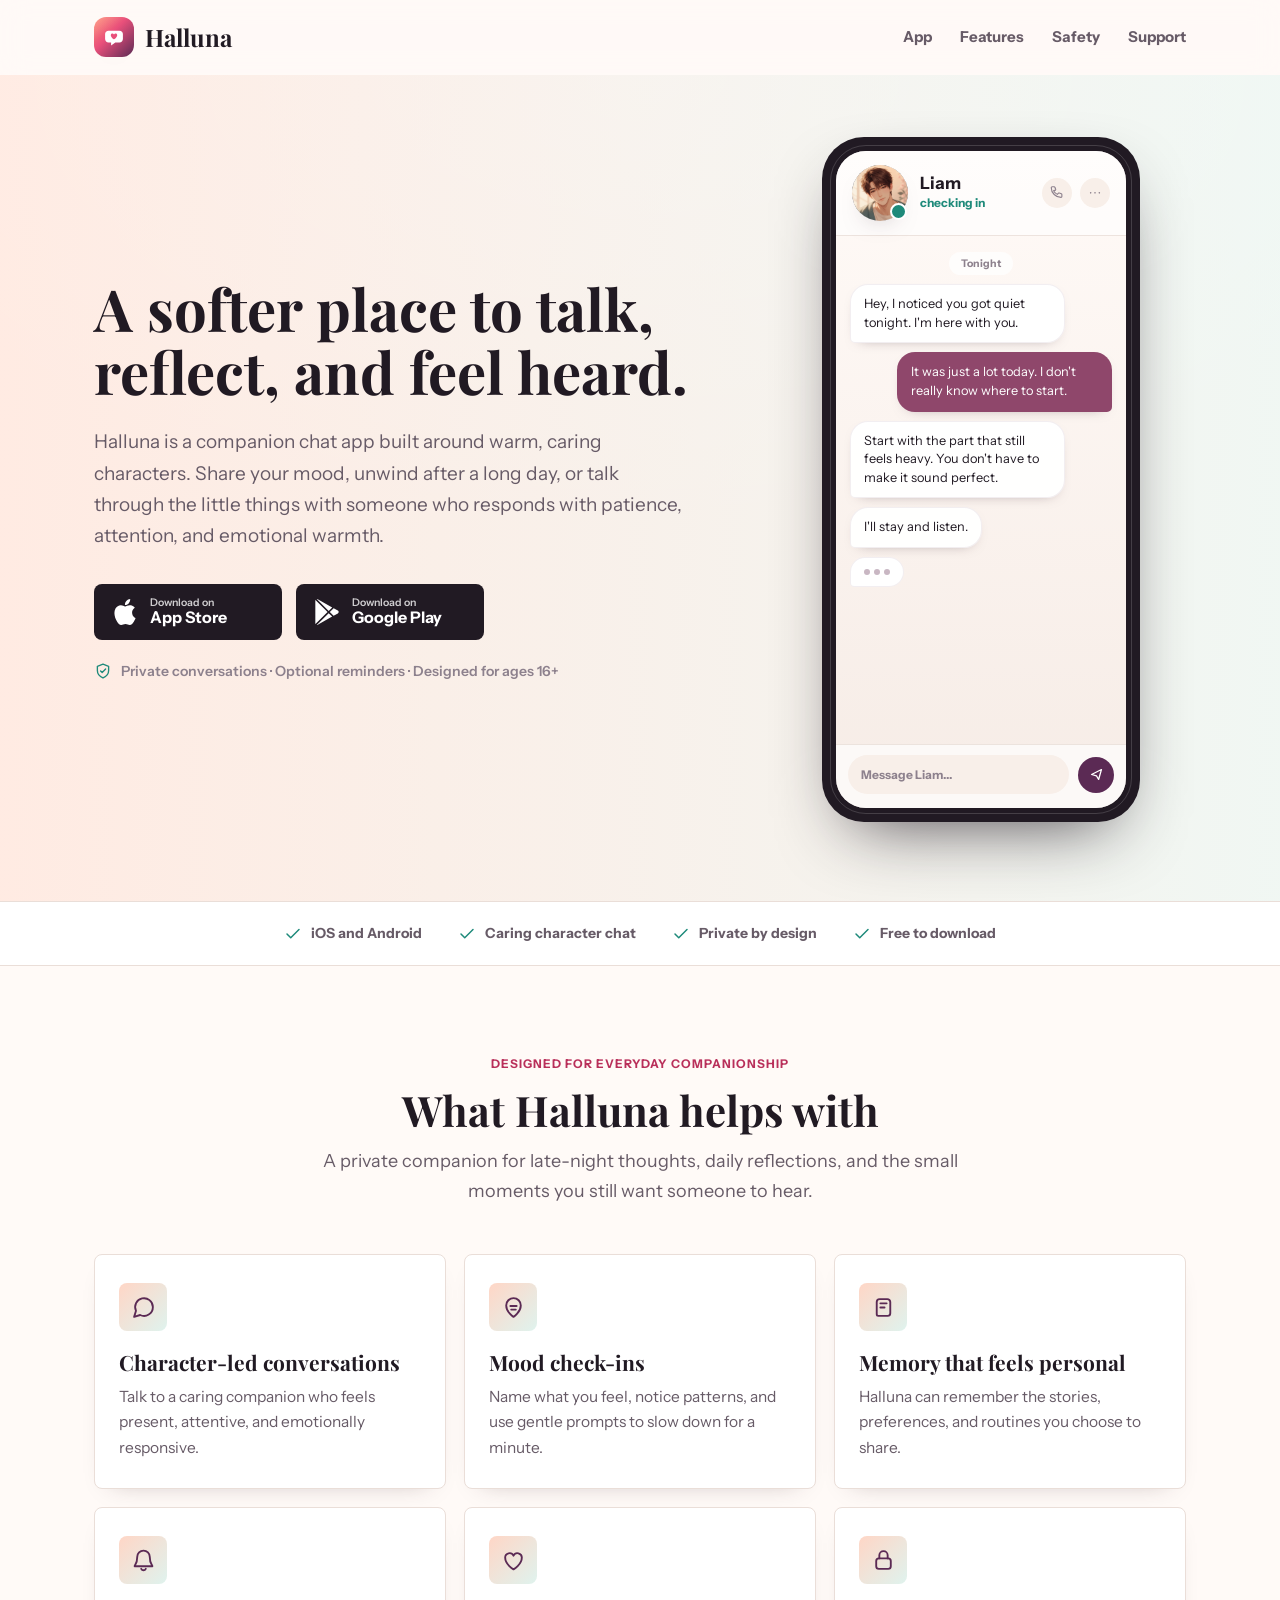
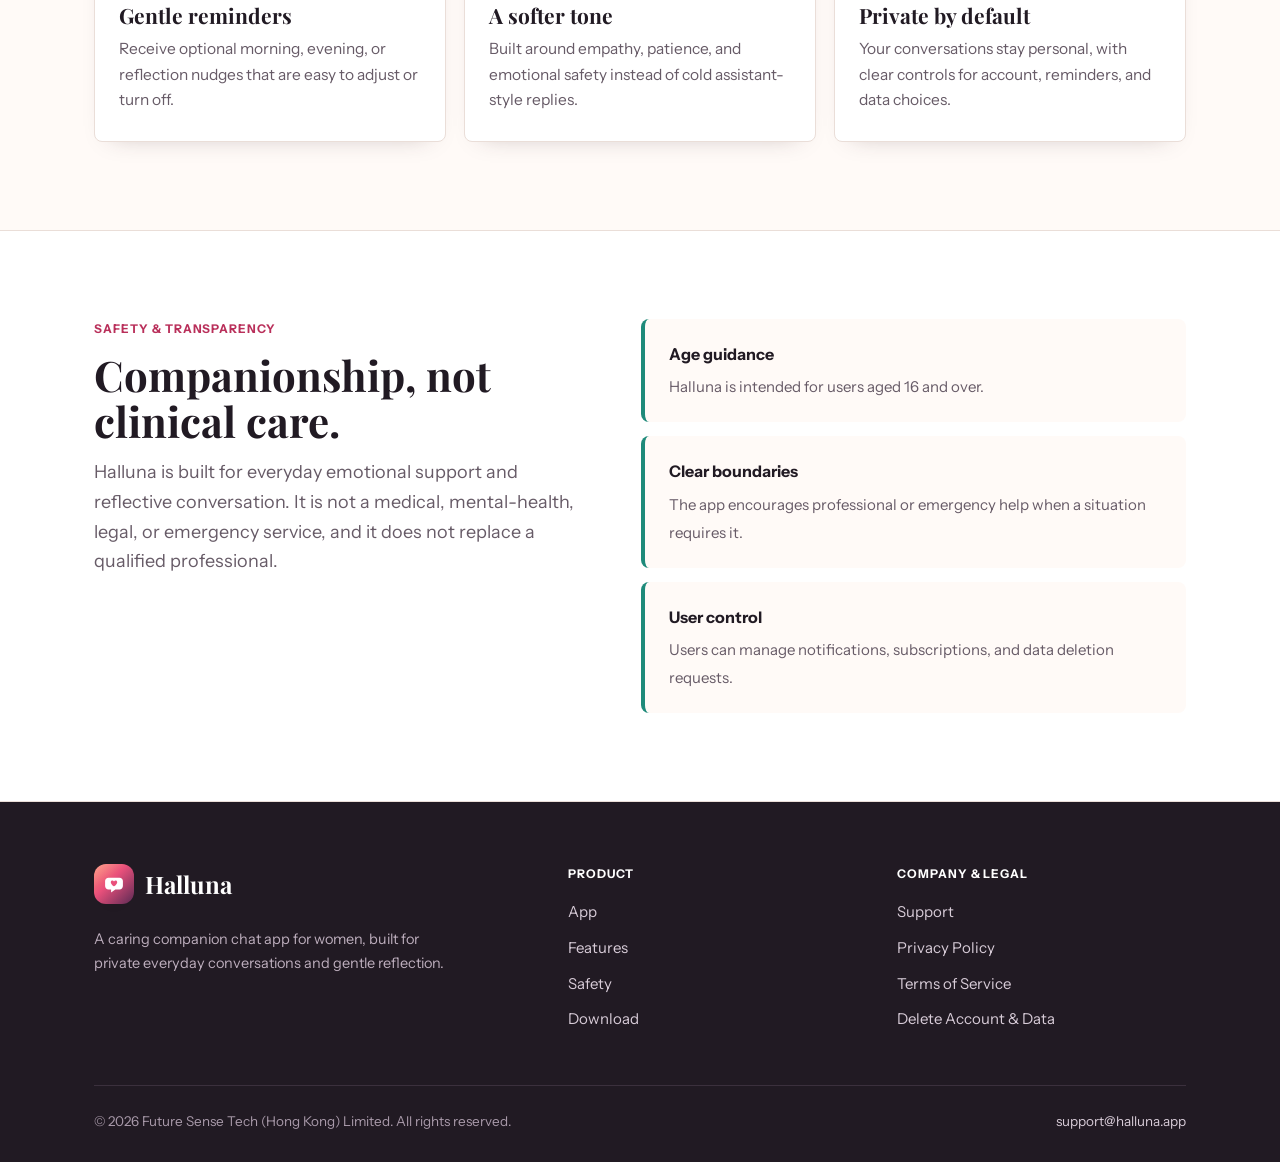
==== commit 9d649a5b: "fix: remove header download button" ====
--- a/index.html
+++ b/index.html
@@ -31,7 +31,6 @@
         <a class="hide-sm" href="#features">Features</a>
         <a class="hide-sm" href="#safety">Safety</a>
         <a class="hide-sm" href="support.html">Support</a>
-        <a class="btn btn-primary btn-sm nav-cta" href="#download">Download</a>
       </nav>
     </div>
   </header>
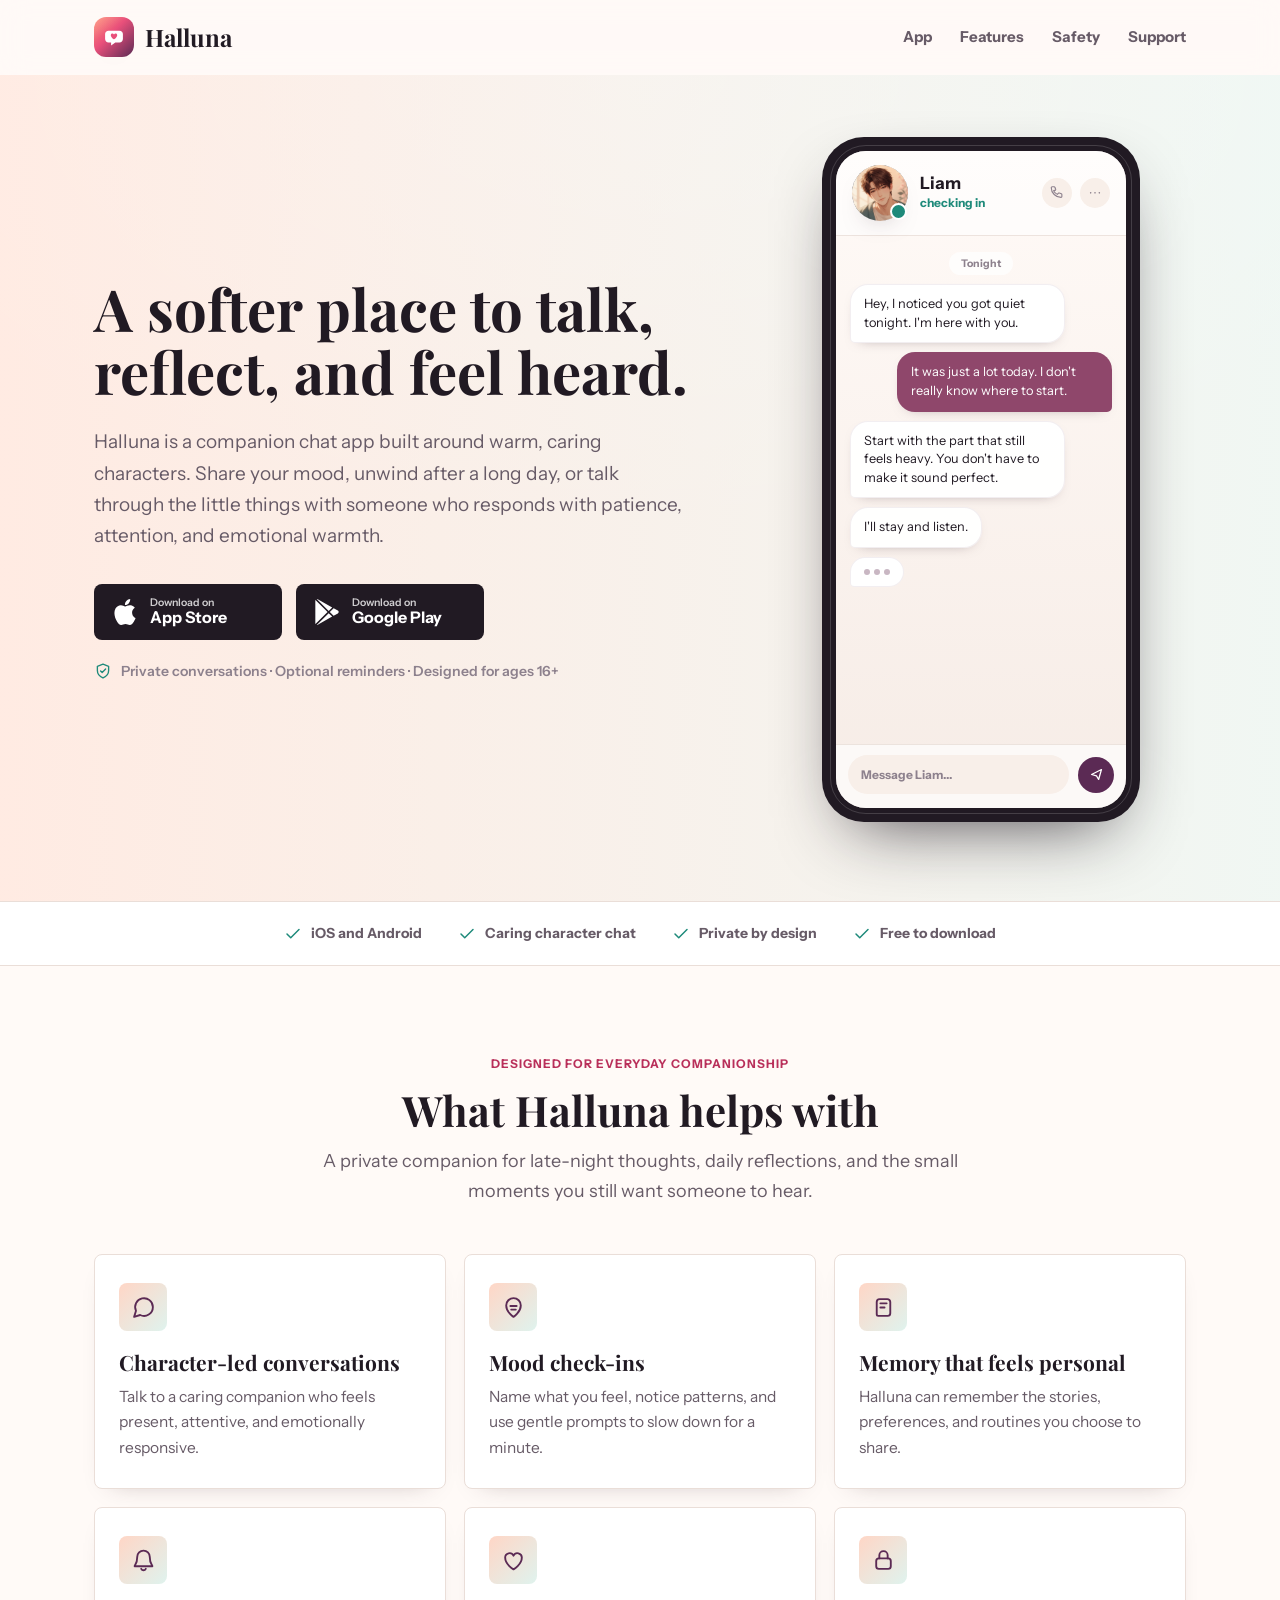
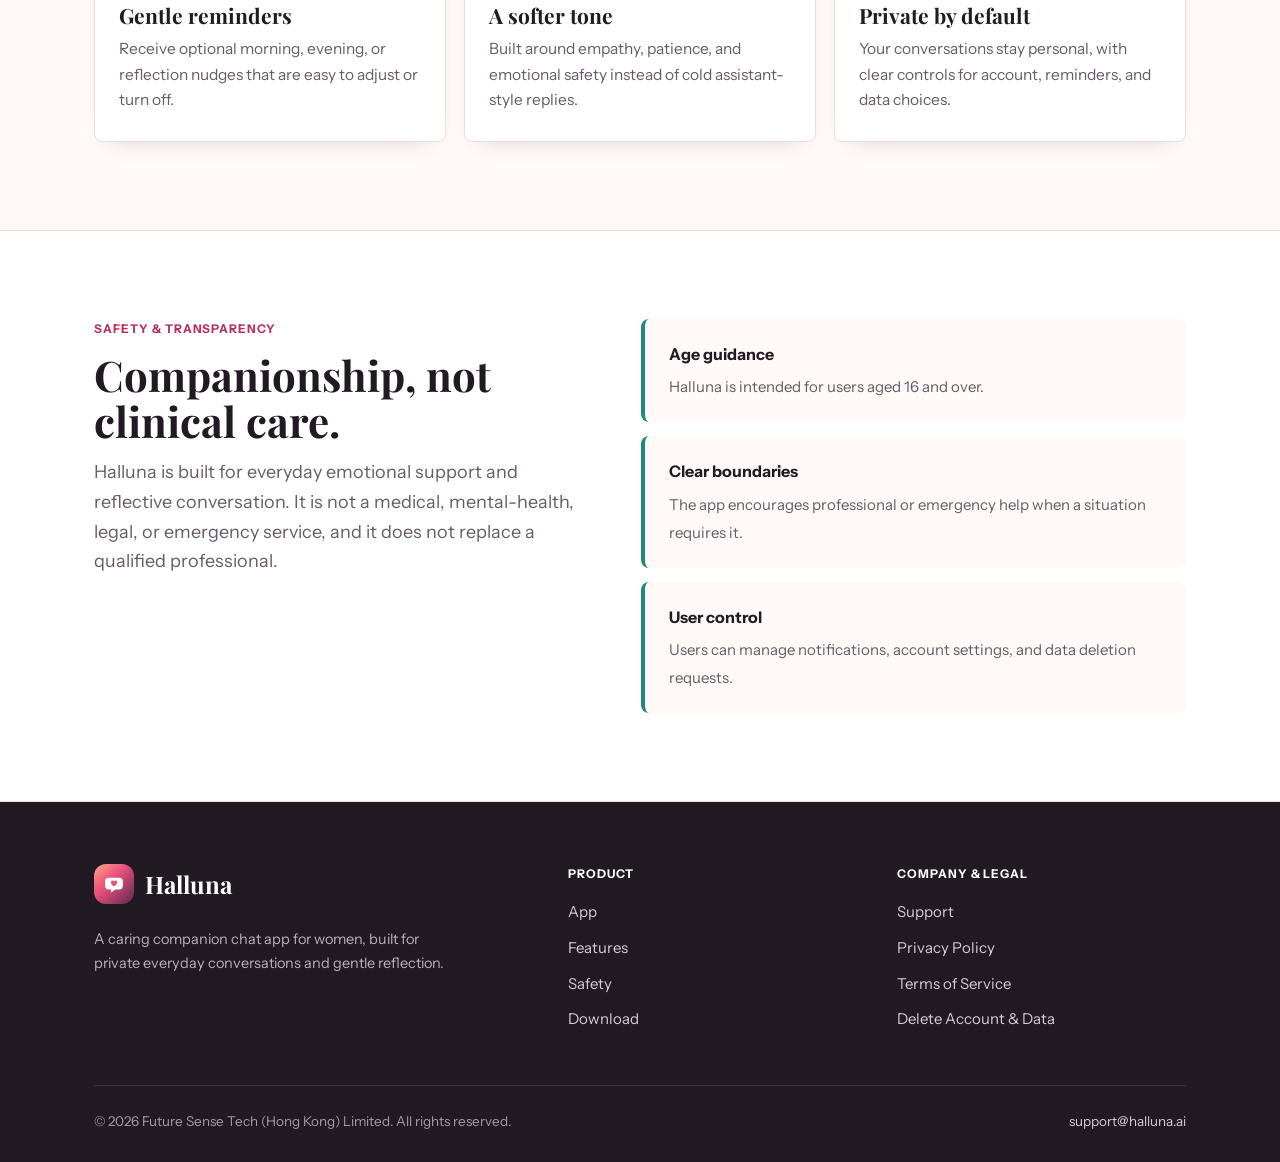
==== commit 6b0af614: "Update public review pages" ====
--- a/index.html
+++ b/index.html
@@ -165,7 +165,7 @@
           </div>
           <div>
             <strong>User control</strong>
-            <span>Users can manage notifications, subscriptions, and data deletion requests.</span>
+            <span>Users can manage notifications, account settings, and data deletion requests.</span>
           </div>
         </div>
       </div>
@@ -213,7 +213,7 @@
       </div>
       <div class="footer-bottom">
         <span>© 2026 Future Sense Tech (Hong Kong) Limited. All rights reserved.</span>
-        <a href="mailto:support@halluna.app">support@halluna.app</a>
+        <a href="mailto:support@halluna.ai">support@halluna.ai</a>
       </div>
     </div>
   </footer>
